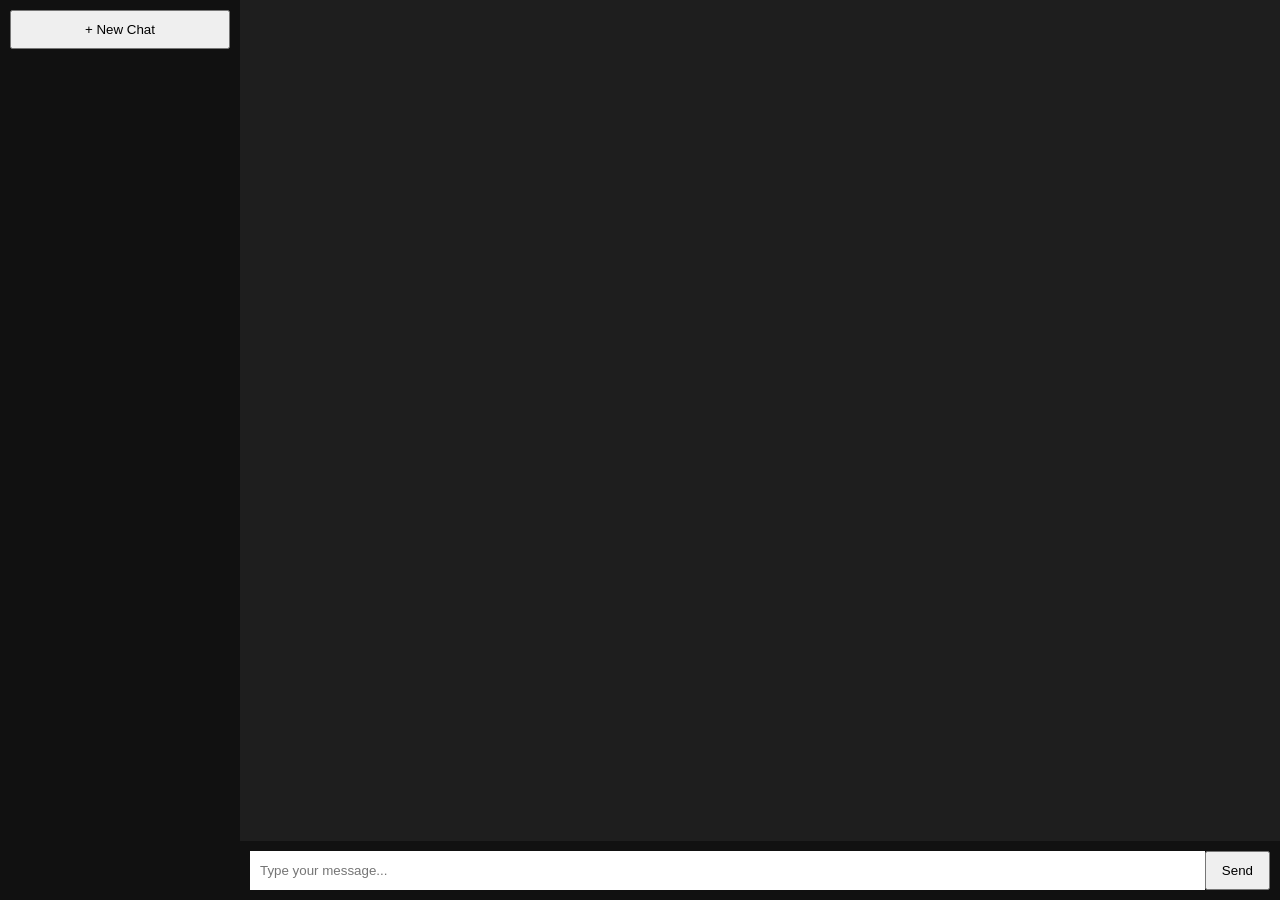
==== frontend/index.html @ cccd7585 "Add files via upload" ====
<!DOCTYPE html>
<html>
<head>
<title>Medical AI Assistant</title>
<link rel="stylesheet" href="style.css">
</head>

<body>

<div class="app">

<!-- Sidebar -->
<div class="sidebar">

<button onclick="createNewChat()">+ New Chat</button>

<div id="history"></div>

</div>


<!-- Chat Area -->
<div class="chat">

<div id="chatbox"></div>

<div class="input-area">

<input
id="userInput"
placeholder="Type your message..."
autocomplete="off"
/>

<button onclick="sendMessage()">Send</button>

</div>

</div>

</div>

<script src="script.js"></script>

</body>
</html>
---- frontend/style.css ----
body{
margin:0;
font-family:Arial;
background:#1e1e1e;
color:white;
}

.app{
display:flex;
height:100vh;
}


/* Sidebar */

.sidebar{
width:220px;
background:#111;
padding:10px;
overflow-y:auto;
}

.sidebar button{
width:100%;
padding:10px;
margin-bottom:10px;
cursor:pointer;
}

.history-item{
padding:8px;
cursor:pointer;
border-bottom:1px solid #333;
}


/* Chat */

.chat{
flex:1;
display:flex;
flex-direction:column;
}

#chatbox{
flex:1;
padding:20px;
overflow-y:auto;
}


/* Message bubbles */

.user{
background:#0078ff;
color:white;
padding:10px;
border-radius:10px;
margin:10px;
max-width:60%;
margin-left:auto;
}

.bot{
background:#333;
color:white;
padding:10px;
border-radius:10px;
margin:10px;
max-width:60%;
margin-right:auto;
}


/* Input */

.input-area{
display:flex;
padding:10px;
background:#111;
}

input{
flex:1;
padding:10px;
border:none;
outline:none;
}

button{
padding:10px 15px;
cursor:pointer;
}
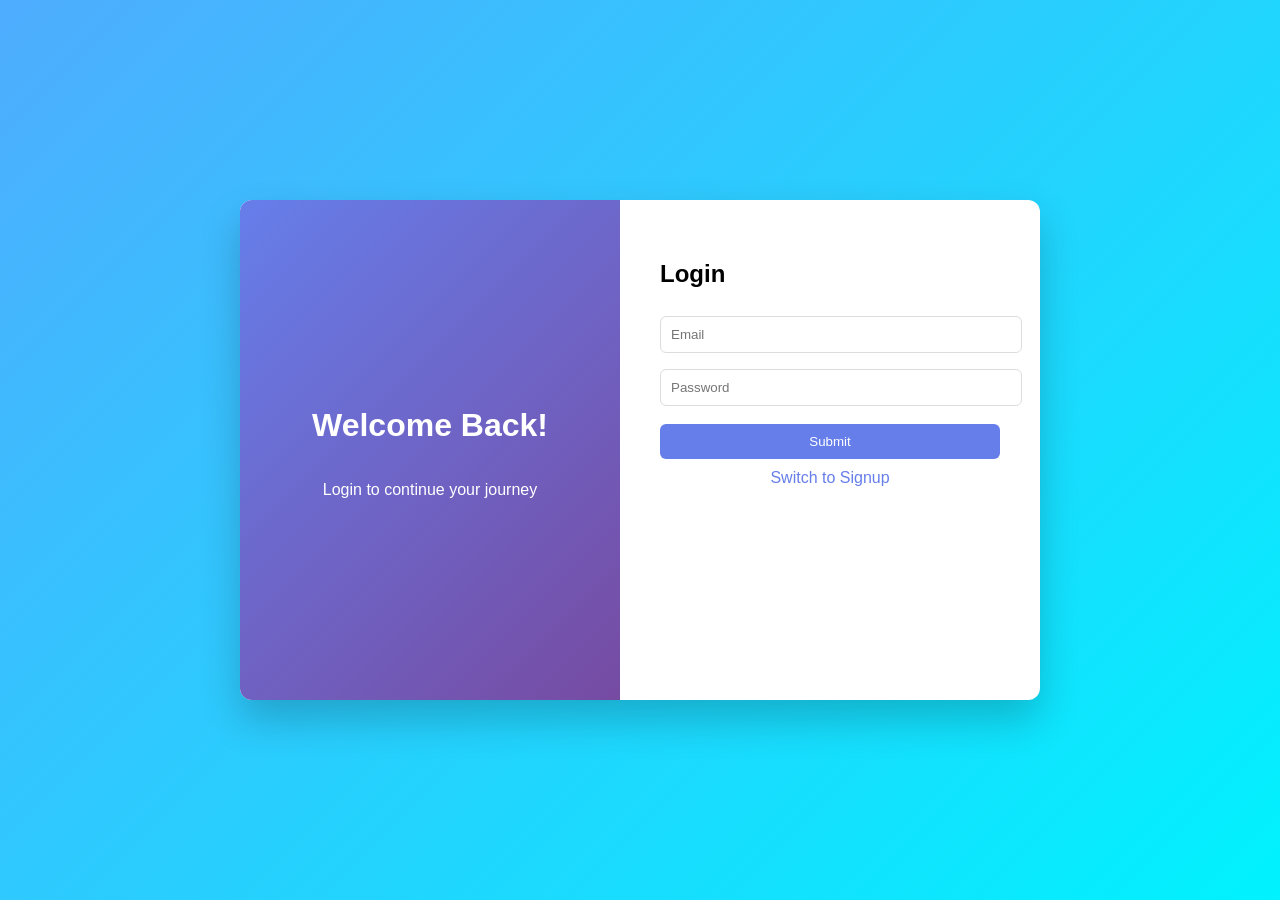
==== commit 3e097f89: "Updated project structure and frontend changes" ====
--- a/frontend/index.html
+++ b/frontend/index.html
@@ -1,46 +1,214 @@
-<!DOCTYPE html>
-<html>
-<head>
-<title>Medical AI Assistant</title>
-<link rel="stylesheet" href="style.css">
-</head>
-
-<body>
-
-<div class="app">
-
-<!-- Sidebar -->
-<div class="sidebar">
-
-<button onclick="createNewChat()">+ New Chat</button>
-
-<div id="history"></div>
-
-</div>
-
-
-<!-- Chat Area -->
-<div class="chat">
-
-<div id="chatbox"></div>
-
-<div class="input-area">
-
-<input
-id="userInput"
-placeholder="Type your message..."
-autocomplete="off"
-/>
-
-<button onclick="sendMessage()">Send</button>
-
-</div>
-
-</div>
-
-</div>
-
-<script src="script.js"></script>
-
-</body>
+<!DOCTYPE html>
+<html lang="en">
+<head>
+<meta charset="UTF-8">
+<title>Auth UI</title>
+<meta name="viewport" content="width=device-width, initial-scale=1.0">
+
+<!-- Google Identity -->
+<script src="https://accounts.google.com/gsi/client" async defer></script>
+
+<style>
+body {
+  margin: 0;
+  font-family: 'Segoe UI', sans-serif;
+  background: linear-gradient(135deg, #4facfe, #00f2fe);
+  height: 100vh;
+  display: flex;
+  align-items: center;
+  justify-content: center;
+}
+
+.container {
+  width: 800px;
+  height: 500px;
+  background: white;
+  display: flex;
+  border-radius: 12px;
+  overflow: hidden;
+  box-shadow: 0 20px 40px rgba(0,0,0,0.2);
+}
+
+.left {
+  width: 50%;
+  background: linear-gradient(135deg, #667eea, #764ba2);
+  color: white;
+  display: flex;
+  flex-direction: column;
+  justify-content: center;
+  align-items: center;
+  padding: 20px;
+}
+
+.right {
+  width: 50%;
+  padding: 40px;
+}
+
+input {
+  width: 100%;
+  padding: 10px;
+  margin: 8px 0;
+  border-radius: 6px;
+  border: 1px solid #ddd;
+}
+
+button {
+  width: 100%;
+  padding: 10px;
+  margin-top: 10px;
+  background: #667eea;
+  color: white;
+  border: none;
+  border-radius: 6px;
+  cursor: pointer;
+}
+
+button:hover {
+  background: #5a67d8;
+}
+
+.switch {
+  margin-top: 10px;
+  color: #667eea;
+  cursor: pointer;
+  text-align: center;
+}
+
+.google {
+  margin-top: 15px;
+  text-align: center;
+}
+</style>
+</head>
+
+<body>
+
+<div class="container">
+
+  <div class="left">
+    <h1 id="leftTitle">Welcome Back!</h1>
+    <p id="leftText">Login to continue your journey</p>
+  </div>
+
+  <div class="right">
+    <h2 id="formTitle">Login</h2>
+
+    <input type="text" id="first_name" placeholder="First Name" style="display:none;">
+<input type="text" id="last_name" placeholder="Last Name" style="display:none;">
+
+    <input type="email" id="email" placeholder="Email">
+    <input type="password" id="password" placeholder="Password">
+
+    <button onclick="submitForm()">Submit</button>
+
+    <div class="switch" onclick="toggleMode()">
+      Switch to Signup
+    </div>
+
+    <!-- Google -->
+    <div class="google">
+      <div id="g_id_onload"
+           data-client_id="766510130964-vpvfpfgs2cbn13qhtft6r3orvpnrrds2.apps.googleusercontent.com"
+           data-callback="handleGoogle">
+      </div>
+
+      <div class="g_id_signin"
+           data-type="standard"
+           data-size="large"
+           data-theme="outline">
+      </div>
+    </div>
+
+  </div>
+</div>
+
+<script>
+let isLogin = true;
+
+// Toggle Login/Signup
+function toggleMode() {
+  isLogin = !isLogin;
+
+  document.getElementById("formTitle").innerText = isLogin ? "Login" : "Signup";
+  document.getElementById("leftTitle").innerText = isLogin ? "Welcome Back!" : "Hello Friend!";
+  document.getElementById("leftText").innerText = isLogin 
+    ? "Login to continue your journey" 
+    : "Sign up to get started";
+
+  document.getElementById("first_name").style.display = isLogin ? "none" : "block";
+document.getElementById("last_name").style.display = isLogin ? "none" : "block";
+}
+
+// Submit Form
+async function submitForm() {
+  const email = document.getElementById("email").value.trim();
+  const password = document.getElementById("password").value.trim();
+  const first_name = document.getElementById("first_name").value.trim();
+  const last_name = document.getElementById("last_name").value.trim();
+
+  if (!email || !password) {
+    alert("Email and Password are required");
+    return;
+  }
+
+  if (!isLogin && (!first_name || !last_name)) {
+    alert("First and Last name required");
+    return;
+  }
+
+  const url = isLogin 
+    ? "http://127.0.0.1:8000/auth/login" 
+    : "http://127.0.0.1:8000/auth/signup";
+
+  const body = isLogin 
+    ? { email, password }
+    : { email, password, first_name, last_name };
+
+  console.log("Sending:", body);
+
+  const res = await fetch(url, {
+    method: "POST",
+    headers: {"Content-Type": "application/json"},
+    body: JSON.stringify(body)
+  });
+
+  const data = await res.json();
+
+  if (!res.ok) {
+    alert(data.detail?.[0]?.msg || "Error");
+    return;
+  }
+
+  alert("Success");
+}
+
+// Google Login
+async function handleGoogle(response) {
+  const token = response.credential;
+
+  try {
+    const res = await fetch("http://127.0.0.1:8000/auth/google", {
+      method: "POST",
+      headers: {"Content-Type": "application/json"},
+      body: JSON.stringify({ token })
+    });
+
+    const data = await res.json();
+
+    if (data.access_token) {
+      localStorage.setItem("token", data.access_token);
+      alert("Google Login Success");
+      window.location.href = "/dashboard.html";
+    } else {
+      alert("Google login failed");
+    }
+
+  } catch (err) {
+    alert("Google auth error");
+  }
+}
+</script>
+
+</body>
 </html>
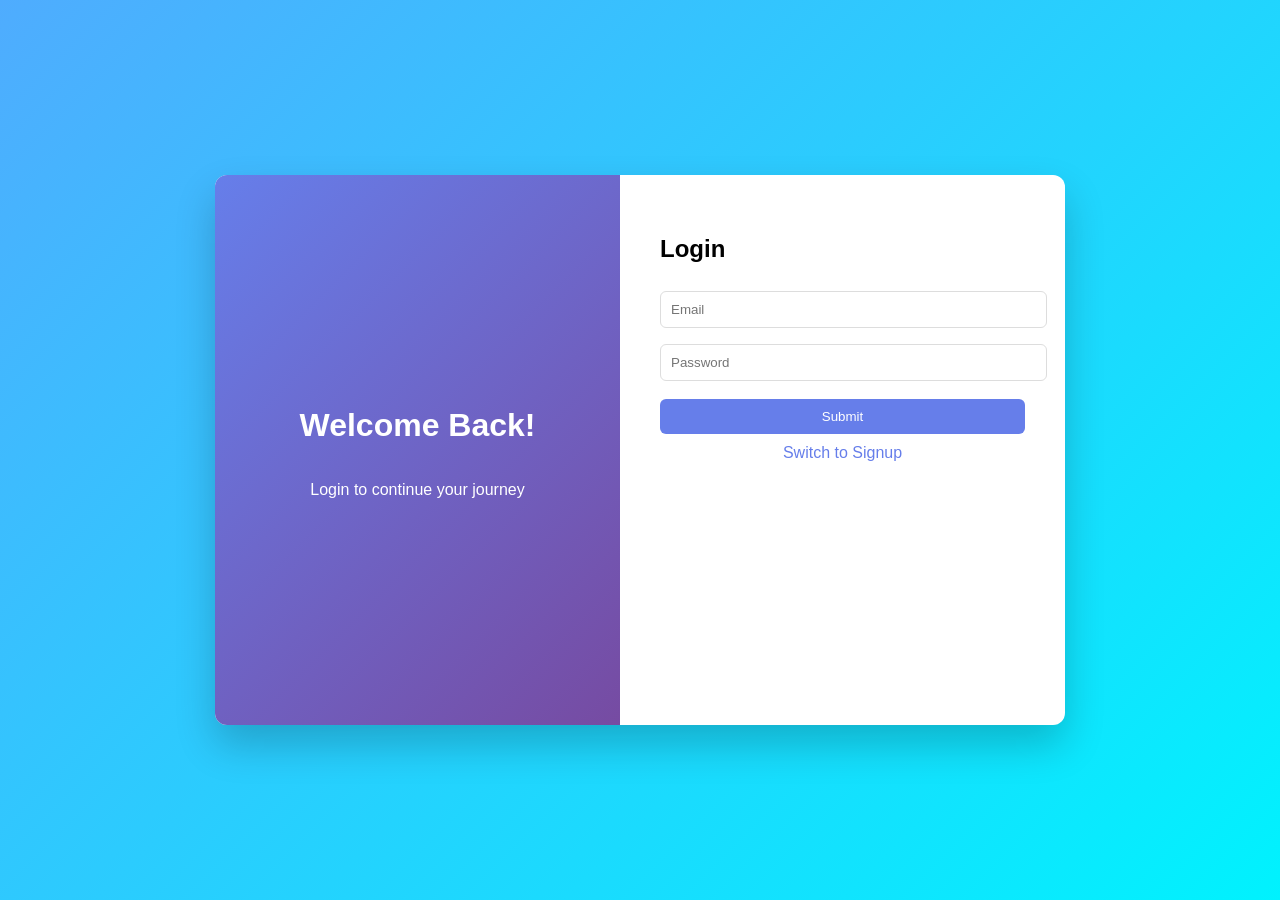
==== commit 9e8d8339: "Updated sentotp and frontend" ====
--- a/frontend/index.html
+++ b/frontend/index.html
@@ -5,7 +5,6 @@
 <title>Auth UI</title>
 <meta name="viewport" content="width=device-width, initial-scale=1.0">
 
-<!-- Google Identity -->
 <script src="https://accounts.google.com/gsi/client" async defer></script>
 
 <style>
@@ -20,8 +19,8 @@
 }
 
 .container {
-  width: 800px;
-  height: 500px;
+  width: 850px;
+  height: 550px;
   background: white;
   display: flex;
   border-radius: 12px;
@@ -79,6 +78,10 @@
   margin-top: 15px;
   text-align: center;
 }
+
+.hidden {
+  display: none;
+}
 </style>
 </head>
 
@@ -94,12 +97,20 @@
   <div class="right">
     <h2 id="formTitle">Login</h2>
 
-    <input type="text" id="first_name" placeholder="First Name" style="display:none;">
-<input type="text" id="last_name" placeholder="Last Name" style="display:none;">
-
+    <!-- Signup fields -->
+    <input type="text" id="first_name" placeholder="First Name" class="hidden">
+    <input type="text" id="last_name" placeholder="Last Name" class="hidden">
+
+    <!-- Common -->
     <input type="email" id="email" placeholder="Email">
     <input type="password" id="password" placeholder="Password">
 
+    <!-- OTP section -->
+    <button id="sendOtpBtn" class="hidden" onclick="sendOTP()">Send OTP</button>
+    <input type="text" id="otp" placeholder="Enter OTP" class="hidden">
+    <button id="verifyOtpBtn" class="hidden" onclick="verifyOTP()">Verify OTP</button>
+
+    <!-- Submit -->
     <button onclick="submitForm()">Submit</button>
 
     <div class="switch" onclick="toggleMode()">
@@ -109,7 +120,7 @@
     <!-- Google -->
     <div class="google">
       <div id="g_id_onload"
-           data-client_id="766510130964-vpvfpfgs2cbn13qhtft6r3orvpnrrds2.apps.googleusercontent.com"
+           data-client_id="YOUR_GOOGLE_CLIENT_ID"
            data-callback="handleGoogle">
       </div>
 
@@ -125,10 +136,12 @@
 
 <script>
 let isLogin = true;
+let otpVerified = false;
 
 // Toggle Login/Signup
 function toggleMode() {
   isLogin = !isLogin;
+  otpVerified = false;
 
   document.getElementById("formTitle").innerText = isLogin ? "Login" : "Signup";
   document.getElementById("leftTitle").innerText = isLogin ? "Welcome Back!" : "Hello Friend!";
@@ -136,8 +149,56 @@
     ? "Login to continue your journey" 
     : "Sign up to get started";
 
-  document.getElementById("first_name").style.display = isLogin ? "none" : "block";
-document.getElementById("last_name").style.display = isLogin ? "none" : "block";
+  // Toggle fields
+  document.getElementById("first_name").classList.toggle("hidden", isLogin);
+  document.getElementById("last_name").classList.toggle("hidden", isLogin);
+
+  document.getElementById("sendOtpBtn").classList.toggle("hidden", isLogin);
+  document.getElementById("otp").classList.add("hidden");
+  document.getElementById("verifyOtpBtn").classList.add("hidden");
+}
+
+// Send OTP
+async function sendOTP() {
+  const email = document.getElementById("email").value;
+
+  if (!email) {
+    alert("Enter email first");
+    return;
+  }
+
+  const res = await fetch("http://127.0.0.1:8000/auth/send-otp", {
+    method: "POST",
+    headers: {"Content-Type": "application/json"},
+    body: JSON.stringify({ email })
+  });
+
+  if (res.ok) {
+    alert("OTP sent to email");
+    document.getElementById("otp").classList.remove("hidden");
+    document.getElementById("verifyOtpBtn").classList.remove("hidden");
+  } else {
+    alert("Failed to send OTP");
+  }
+}
+
+// Verify OTP
+async function verifyOTP() {
+  const email = document.getElementById("email").value;
+  const otp = document.getElementById("otp").value;
+
+  const res = await fetch("http://127.0.0.1:8000/auth/verify-otp", {
+    method: "POST",
+    headers: {"Content-Type": "application/json"},
+    body: JSON.stringify({ email, otp })
+  });
+
+  if (res.ok) {
+    alert("OTP Verified ✅");
+    otpVerified = true;
+  } else {
+    alert("Invalid OTP ❌");
+  }
 }
 
 // Submit Form
@@ -148,13 +209,20 @@
   const last_name = document.getElementById("last_name").value.trim();
 
   if (!email || !password) {
-    alert("Email and Password are required");
+    alert("Email and Password required");
     return;
   }
 
-  if (!isLogin && (!first_name || !last_name)) {
-    alert("First and Last name required");
-    return;
+  if (!isLogin) {
+    if (!first_name || !last_name) {
+      alert("Name required");
+      return;
+    }
+
+    if (!otpVerified) {
+      alert("Please verify OTP first");
+      return;
+    }
   }
 
   const url = isLogin 
@@ -165,8 +233,6 @@
     ? { email, password }
     : { email, password, first_name, last_name };
 
-  console.log("Sending:", body);
-
   const res = await fetch(url, {
     method: "POST",
     headers: {"Content-Type": "application/json"},
@@ -176,36 +242,31 @@
   const data = await res.json();
 
   if (!res.ok) {
-    alert(data.detail?.[0]?.msg || "Error");
+    alert(data.detail || "Error");
     return;
   }
 
-  alert("Success");
+  alert("Success 🎉");
 }
 
 // Google Login
 async function handleGoogle(response) {
   const token = response.credential;
 
-  try {
-    const res = await fetch("http://127.0.0.1:8000/auth/google", {
-      method: "POST",
-      headers: {"Content-Type": "application/json"},
-      body: JSON.stringify({ token })
-    });
-
-    const data = await res.json();
-
-    if (data.access_token) {
-      localStorage.setItem("token", data.access_token);
-      alert("Google Login Success");
-      window.location.href = "/dashboard.html";
-    } else {
-      alert("Google login failed");
-    }
-
-  } catch (err) {
-    alert("Google auth error");
+  const res = await fetch("http://127.0.0.1:8000/auth/google", {
+    method: "POST",
+    headers: {"Content-Type": "application/json"},
+    body: JSON.stringify({ token })
+  });
+
+  const data = await res.json();
+
+  if (data.access_token) {
+    localStorage.setItem("token", data.access_token);
+    alert("Google Login Success");
+    window.location.href = "/dashboard.html";
+  } else {
+    alert("Google login failed");
   }
 }
 </script>
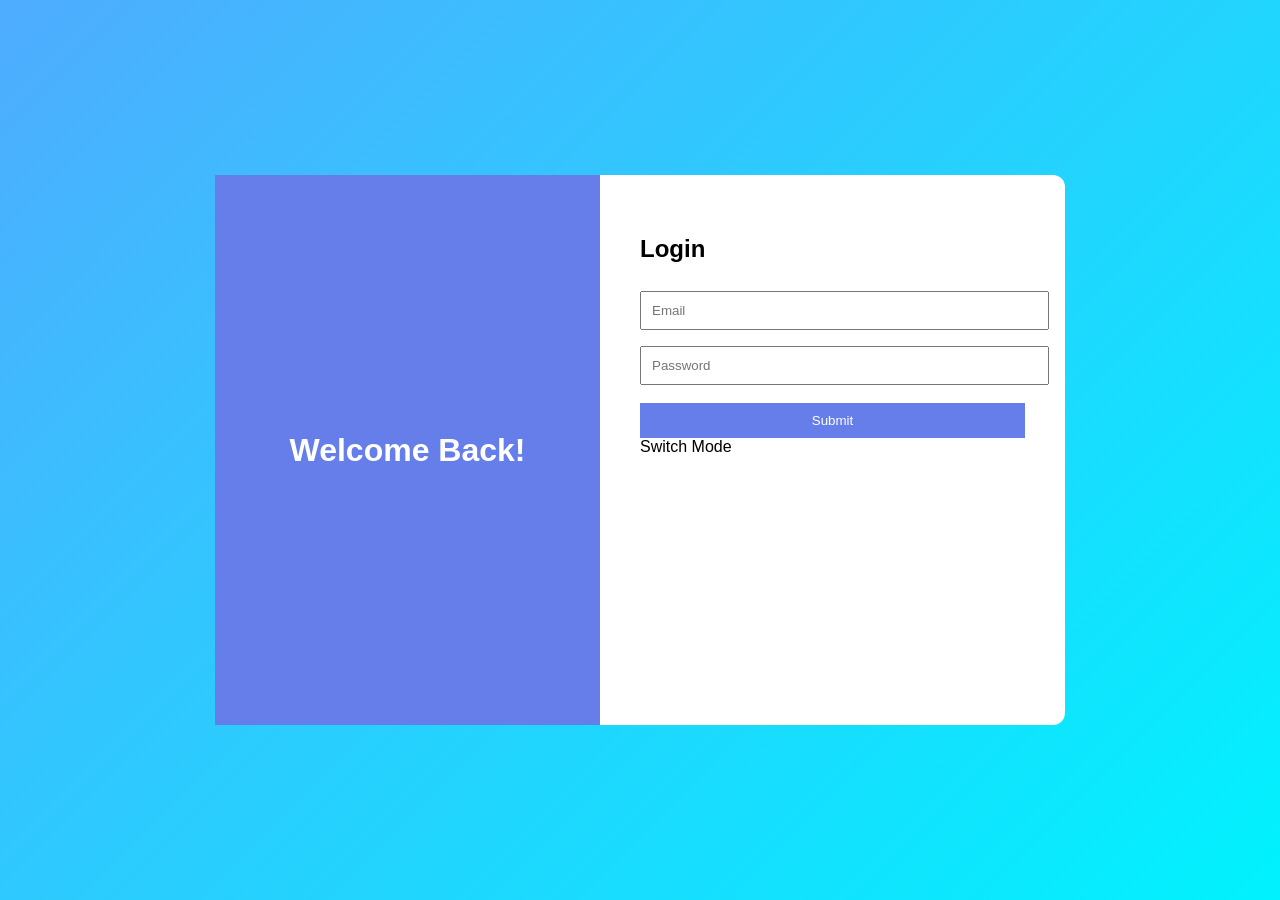
==== commit 69636804: "completed authention" ====
--- a/frontend/index.html
+++ b/frontend/index.html
@@ -17,41 +17,30 @@
   align-items: center;
   justify-content: center;
 }
-
 .container {
   width: 850px;
   height: 550px;
   background: white;
   display: flex;
   border-radius: 12px;
-  overflow: hidden;
-  box-shadow: 0 20px 40px rgba(0,0,0,0.2);
 }
-
 .left {
   width: 50%;
-  background: linear-gradient(135deg, #667eea, #764ba2);
+  background: #667eea;
   color: white;
   display: flex;
-  flex-direction: column;
+  align-items: center;
   justify-content: center;
-  align-items: center;
-  padding: 20px;
 }
-
 .right {
   width: 50%;
   padding: 40px;
 }
-
 input {
   width: 100%;
   padding: 10px;
   margin: 8px 0;
-  border-radius: 6px;
-  border: 1px solid #ddd;
 }
-
 button {
   width: 100%;
   padding: 10px;
@@ -59,29 +48,8 @@
   background: #667eea;
   color: white;
   border: none;
-  border-radius: 6px;
-  cursor: pointer;
 }
-
-button:hover {
-  background: #5a67d8;
-}
-
-.switch {
-  margin-top: 10px;
-  color: #667eea;
-  cursor: pointer;
-  text-align: center;
-}
-
-.google {
-  margin-top: 15px;
-  text-align: center;
-}
-
-.hidden {
-  display: none;
-}
+.hidden { display: none; }
 </style>
 </head>
 
@@ -89,147 +57,63 @@
 
 <div class="container">
 
-  <div class="left">
-    <h1 id="leftTitle">Welcome Back!</h1>
-    <p id="leftText">Login to continue your journey</p>
-  </div>
+<div class="left">
+<h1 id="leftTitle">Welcome Back!</h1>
+</div>
 
-  <div class="right">
-    <h2 id="formTitle">Login</h2>
+<div class="right">
 
-    <!-- Signup fields -->
-    <input type="text" id="first_name" placeholder="First Name" class="hidden">
-    <input type="text" id="last_name" placeholder="Last Name" class="hidden">
+<h2 id="formTitle">Login</h2>
 
-    <!-- Common -->
-    <input type="email" id="email" placeholder="Email">
-    <input type="password" id="password" placeholder="Password">
+<input id="first_name" class="hidden" placeholder="First Name">
+<input id="last_name" class="hidden" placeholder="Last Name">
 
-    <!-- OTP section -->
-    <button id="sendOtpBtn" class="hidden" onclick="sendOTP()">Send OTP</button>
-    <input type="text" id="otp" placeholder="Enter OTP" class="hidden">
-    <button id="verifyOtpBtn" class="hidden" onclick="verifyOTP()">Verify OTP</button>
+<input id="email" placeholder="Email">
+<input id="password" type="password" placeholder="Password">
 
-    <!-- Submit -->
-    <button onclick="submitForm()">Submit</button>
+<button onclick="submitForm()">Submit</button>
 
-    <div class="switch" onclick="toggleMode()">
-      Switch to Signup
-    </div>
+<div onclick="toggleMode()" style="cursor:pointer;">
+Switch Mode
+</div>
 
-    <!-- Google -->
-    <div class="google">
-      <div id="g_id_onload"
-           data-client_id="YOUR_GOOGLE_CLIENT_ID"
-           data-callback="handleGoogle">
-      </div>
+<div id="g_id_onload"
+ data-client_id="766510130964-vpvfpfgs2cbn13qhtft6r3orvpnrrds2.apps.googleusercontent.com"
+ data-callback="handleGoogle">
+</div>
 
-      <div class="g_id_signin"
-           data-type="standard"
-           data-size="large"
-           data-theme="outline">
-      </div>
-    </div>
+<div class="g_id_signin"></div>
 
-  </div>
+</div>
 </div>
 
 <script>
+
 let isLogin = true;
-let otpVerified = false;
 
-// Toggle Login/Signup
+// -----------------------------
 function toggleMode() {
   isLogin = !isLogin;
-  otpVerified = false;
 
   document.getElementById("formTitle").innerText = isLogin ? "Login" : "Signup";
-  document.getElementById("leftTitle").innerText = isLogin ? "Welcome Back!" : "Hello Friend!";
-  document.getElementById("leftText").innerText = isLogin 
-    ? "Login to continue your journey" 
-    : "Sign up to get started";
 
-  // Toggle fields
   document.getElementById("first_name").classList.toggle("hidden", isLogin);
   document.getElementById("last_name").classList.toggle("hidden", isLogin);
-
-  document.getElementById("sendOtpBtn").classList.toggle("hidden", isLogin);
-  document.getElementById("otp").classList.add("hidden");
-  document.getElementById("verifyOtpBtn").classList.add("hidden");
 }
 
-// Send OTP
-async function sendOTP() {
+// -----------------------------
+async function submitForm() {
+
   const email = document.getElementById("email").value;
+  const password = document.getElementById("password").value;
+  const first_name = document.getElementById("first_name").value;
+  const last_name = document.getElementById("last_name").value;
 
-  if (!email) {
-    alert("Enter email first");
-    return;
-  }
-
-  const res = await fetch("http://127.0.0.1:8000/auth/send-otp", {
-    method: "POST",
-    headers: {"Content-Type": "application/json"},
-    body: JSON.stringify({ email })
-  });
-
-  if (res.ok) {
-    alert("OTP sent to email");
-    document.getElementById("otp").classList.remove("hidden");
-    document.getElementById("verifyOtpBtn").classList.remove("hidden");
-  } else {
-    alert("Failed to send OTP");
-  }
-}
-
-// Verify OTP
-async function verifyOTP() {
-  const email = document.getElementById("email").value;
-  const otp = document.getElementById("otp").value;
-
-  const res = await fetch("http://127.0.0.1:8000/auth/verify-otp", {
-    method: "POST",
-    headers: {"Content-Type": "application/json"},
-    body: JSON.stringify({ email, otp })
-  });
-
-  if (res.ok) {
-    alert("OTP Verified ✅");
-    otpVerified = true;
-  } else {
-    alert("Invalid OTP ❌");
-  }
-}
-
-// Submit Form
-async function submitForm() {
-  const email = document.getElementById("email").value.trim();
-  const password = document.getElementById("password").value.trim();
-  const first_name = document.getElementById("first_name").value.trim();
-  const last_name = document.getElementById("last_name").value.trim();
-
-  if (!email || !password) {
-    alert("Email and Password required");
-    return;
-  }
-
-  if (!isLogin) {
-    if (!first_name || !last_name) {
-      alert("Name required");
-      return;
-    }
-
-    if (!otpVerified) {
-      alert("Please verify OTP first");
-      return;
-    }
-  }
-
-  const url = isLogin 
-    ? "http://127.0.0.1:8000/auth/login" 
+  const url = isLogin
+    ? "http://127.0.0.1:8000/auth/login"
     : "http://127.0.0.1:8000/auth/signup";
 
-  const body = isLogin 
+  const body = isLogin
     ? { email, password }
     : { email, password, first_name, last_name };
 
@@ -240,35 +124,54 @@
   });
 
   const data = await res.json();
+  console.log(" LOGIN RESPONSE:", data);
 
   if (!res.ok) {
     alert(data.detail || "Error");
     return;
   }
 
+  // -----------------------------
+  // SAVE TOKEN
+  // -----------------------------
+  if (data.access_token) {
+    localStorage.setItem("token", data.access_token);
+    console.log("TOKEN SAVED:", data.access_token);
+  }
+
   alert("Success 🎉");
+
+  setTimeout(() => {
+    window.location.href = "chat.html";
+  }, 200);
 }
 
-// Google Login
+// -----------------------------
 async function handleGoogle(response) {
-  const token = response.credential;
 
   const res = await fetch("http://127.0.0.1:8000/auth/google", {
     method: "POST",
     headers: {"Content-Type": "application/json"},
-    body: JSON.stringify({ token })
+    body: JSON.stringify({ token: response.credential })
   });
 
   const data = await res.json();
 
-  if (data.access_token) {
-    localStorage.setItem("token", data.access_token);
-    alert("Google Login Success");
-    window.location.href = "/dashboard.html";
+  console.log("GOOGLE RESPONSE:", data);
+  const token = data.access_token || data.token || data.accessToken;
+
+  if (token) {
+      localStorage.setItem("token", token);
+
+      setTimeout(() => {
+          window.location.href = "chat.html";
+      }, 200);
+
   } else {
-    alert("Google login failed");
+      alert("Google login failed");
   }
 }
+
 </script>
 
 </body>
